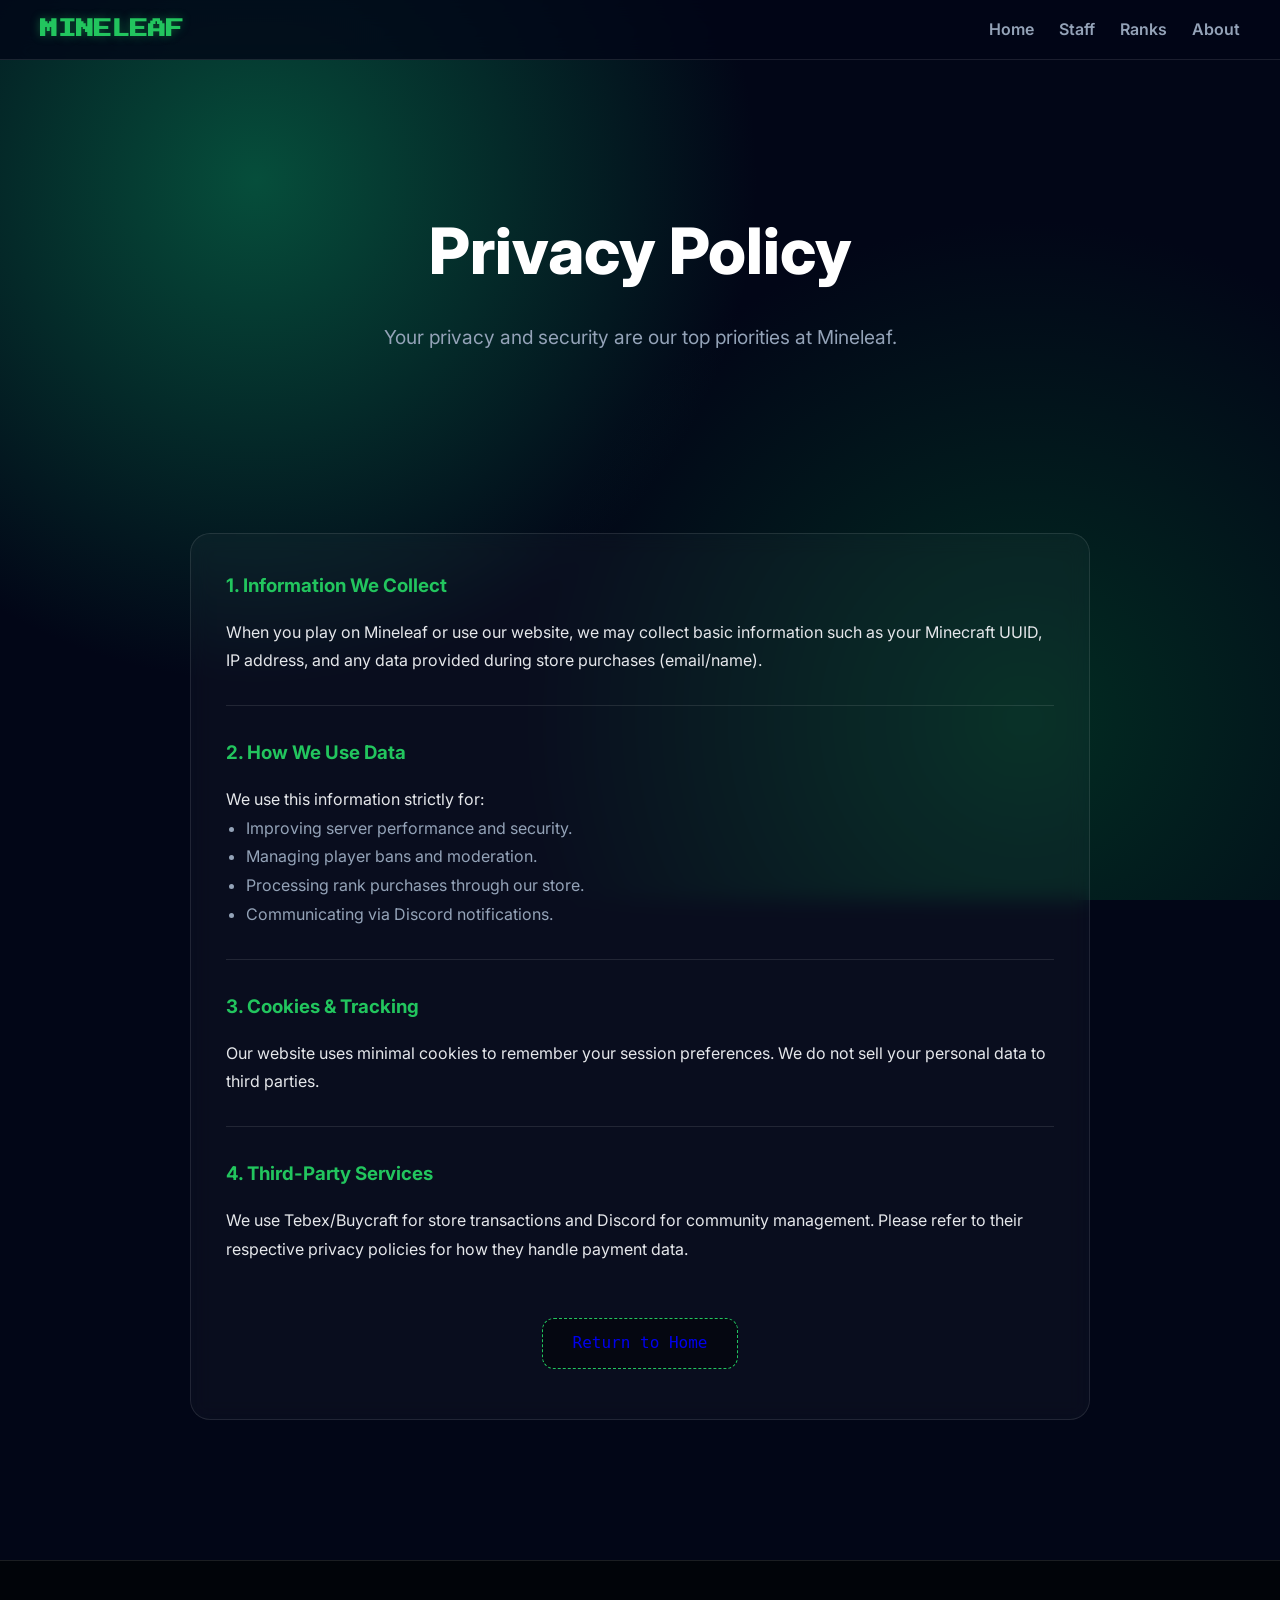
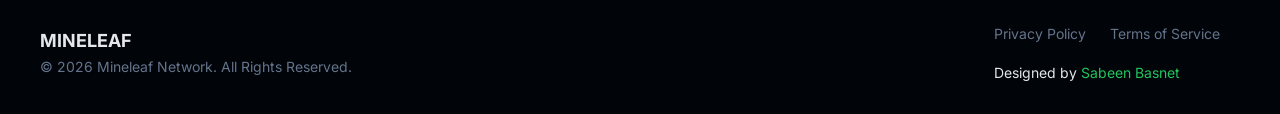
==== privacy.html @ 3aaa7e22 "Create privacy.html" ====
<!DOCTYPE html>
<html lang="en">
<head>
    <meta charset="UTF-8">
    <meta name="viewport" content="width=device-width, initial-scale=1.0">
    <title>Mineleaf | Privacy Policy</title>
    <link rel="stylesheet" href="style.css">
</head>
<body>

<header>
    <nav>
        <h1>MINELEAF</h1>
        <ul>
            <li><a href="index.html">Home</a></li>
            <li><a href="staff.html">Staff</a></li>
            <li><a href="ranks.html">Ranks</a></li>
            <li><a href="index.html#about">About</a></li>
        </ul>
    </nav>
</header>

<section class="hero">
    <div class="container">
        <h2>Privacy Policy</h2>
        <p>Your privacy and security are our top priorities at Mineleaf.</p>
    </div>
</section>

<div class="container">
    <div class="card" style="text-align: left; max-width: 900px; margin: auto; line-height: 1.8;">
        
        <h3 style="color: var(--primary); margin-bottom: 15px;">1. Information We Collect</h3>
        <p>When you play on Mineleaf or use our website, we may collect basic information such as your Minecraft UUID, IP address, and any data provided during store purchases (email/name).</p>

        <hr style="border: 0; border-top: 1px solid var(--card-border); margin: 30px 0;">

        <h3 style="color: var(--primary); margin-bottom: 15px;">2. How We Use Data</h3>
        <p>We use this information strictly for:</p>
        <ul style="margin-left: 20px; color: #94a3b8;">
            <li>Improving server performance and security.</li>
            <li>Managing player bans and moderation.</li>
            <li>Processing rank purchases through our store.</li>
            <li>Communicating via Discord notifications.</li>
        </ul>

        <hr style="border: 0; border-top: 1px solid var(--card-border); margin: 30px 0;">

        <h3 style="color: var(--primary); margin-bottom: 15px;">3. Cookies & Tracking</h3>
        <p>Our website uses minimal cookies to remember your session preferences. We do not sell your personal data to third parties.</p>

        <hr style="border: 0; border-top: 1px solid var(--card-border); margin: 30px 0;">

        <h3 style="color: var(--primary); margin-bottom: 15px;">4. Third-Party Services</h3>
        <p>We use Tebex/Buycraft for store transactions and Discord for community management. Please refer to their respective privacy policies for how they handle payment data.</p>

        <div style="margin-top: 40px; text-align: center;">
            <a href="index.html" class="ip-box" style="text-decoration: none; display: inline-block; padding: 10px 30px;">Return to Home</a>
        </div>
    </div>
</div>

<footer>
    <div class="footer-content">
        <div>
            <p style="font-weight:bold; font-size:18px;">MINELEAF</p>
            <p style="color:#64748b; font-size:14px;">© 2026 Mineleaf Network. All Rights Reserved.</p>
        </div>
        <div class="footer-legal">
            <a href="privacy.html">Privacy Policy</a>
            <a href="#">Terms of Service</a>
            <p style="margin-top:15px; font-size:14px;">Designed by <a href="https://www.instagram.com/srisab998/" style="color:var(--primary);">Sabeen Basnet</a></p>
        </div>
    </div>
</footer>

</body>
</html>
---- style.css ----
@import url('https://fonts.googleapis.com/css2?family=Inter:wght@400;600;800&family=Press+Start+2P&display=swap');

:root {
    --primary: #22c55e;
    --primary-glow: rgba(34, 197, 94, 0.4);
    --bg-dark: #020617;
    --card-bg: rgba(255, 255, 255, 0.03);
    --card-border: rgba(255, 255, 255, 0.1);
}

* {
    margin: 0;
    padding: 0;
    box-sizing: border-box;
}

body {
    background: radial-gradient(circle at 20% 20%, #064e3b 0%, transparent 40%),
                radial-gradient(circle at 80% 80%, #022c22 0%, transparent 40%),
                #020617;
    background-attachment: fixed;
    color: #e5e7eb;
    font-family: 'Inter', sans-serif;
    line-height: 1.6;
    overflow-x: hidden;
}

/* NAVIGATION */
header {
    background: rgba(2, 6, 23, 0.8);
    backdrop-filter: blur(12px);
    padding: 15px 30px;
    border-bottom: 1px solid var(--card-border);
    position: sticky;
    top: 0;
    z-index: 1000;
}

nav {
    max-width: 1200px;
    margin: auto;
    display: flex;
    justify-content: space-between;
    align-items: center;
}

nav h1 {
    font-family: 'Press Start 2P', cursive;
    color: var(--primary);
    font-size: 18px;
    text-shadow: 0 0 10px var(--primary-glow);
}

nav ul {
    list-style: none;
    display: flex;
    gap: 25px;
}

nav ul li a {
    color: #94a3b8;
    text-decoration: none;
    font-weight: 600;
    transition: 0.3s;
}

nav ul li a:hover {
    color: var(--primary);
}

/* HERO SECTION */
.hero {
    text-align: center;
    padding: 100px 20px;
}

.hero h2 {
    font-size: clamp(2rem, 5vw, 4rem);
    font-weight: 800;
    color: white;
    margin-bottom: 20px;
}

.hero p {
    color: #94a3b8;
    font-size: 1.2rem;
}

/* CARDS & GRID */
.container {
    max-width: 1200px;
    margin: auto;
    padding: 40px 20px;
}

.card-grid {
    display: grid;
    grid-template-columns: repeat(auto-fit, minmax(300px, 1fr));
    gap: 25px;
}

.card {
    background: var(--card-bg);
    backdrop-filter: blur(10px);
    border: 1px solid var(--card-border);
    border-radius: 20px;
    padding: 35px;
    text-align: center;
    transition: 0.4s cubic-bezier(0.175, 0.885, 0.32, 1.275);
}

.card:hover {
    transform: translateY(-10px);
    border-color: var(--primary);
    background: rgba(34, 197, 94, 0.05);
}

/* IP BOXES */
.ip-box {
    background: rgba(0,0,0,0.4);
    border: 1px dashed var(--primary);
    padding: 15px;
    border-radius: 12px;
    cursor: pointer;
    font-family: 'monospace';
    margin: 15px 0;
    transition: 0.3s;
}

.ip-box:active { transform: scale(0.95); }

/* FOOTER */
footer {
    background: #010409;
    padding: 60px 20px 30px;
    margin-top: 100px;
    border-top: 1px solid var(--card-border);
}

.footer-content {
    max-width: 1200px;
    margin: auto;
    display: flex;
    justify-content: space-between;
    align-items: center;
    flex-wrap: wrap;
    gap: 30px;
}

.footer-legal a {
    color: #64748b;
    text-decoration: none;
    font-size: 14px;
    margin-right: 20px;
}

.footer-legal a:hover { color: var(--primary); }

/* Loading Animation */
@keyframes pulse {
    0% { transform: scale(1); filter: drop-shadow(0 0 0px var(--primary-glow)); }
    50% { transform: scale(1.2); filter: drop-shadow(0 0 20px var(--primary)); }
    100% { transform: scale(1); filter: drop-shadow(0 0 0px var(--primary-glow)); }
}

/* Class to hide the loader */
.loader-hidden {
    opacity: 0;
    pointer-events: none;
    }
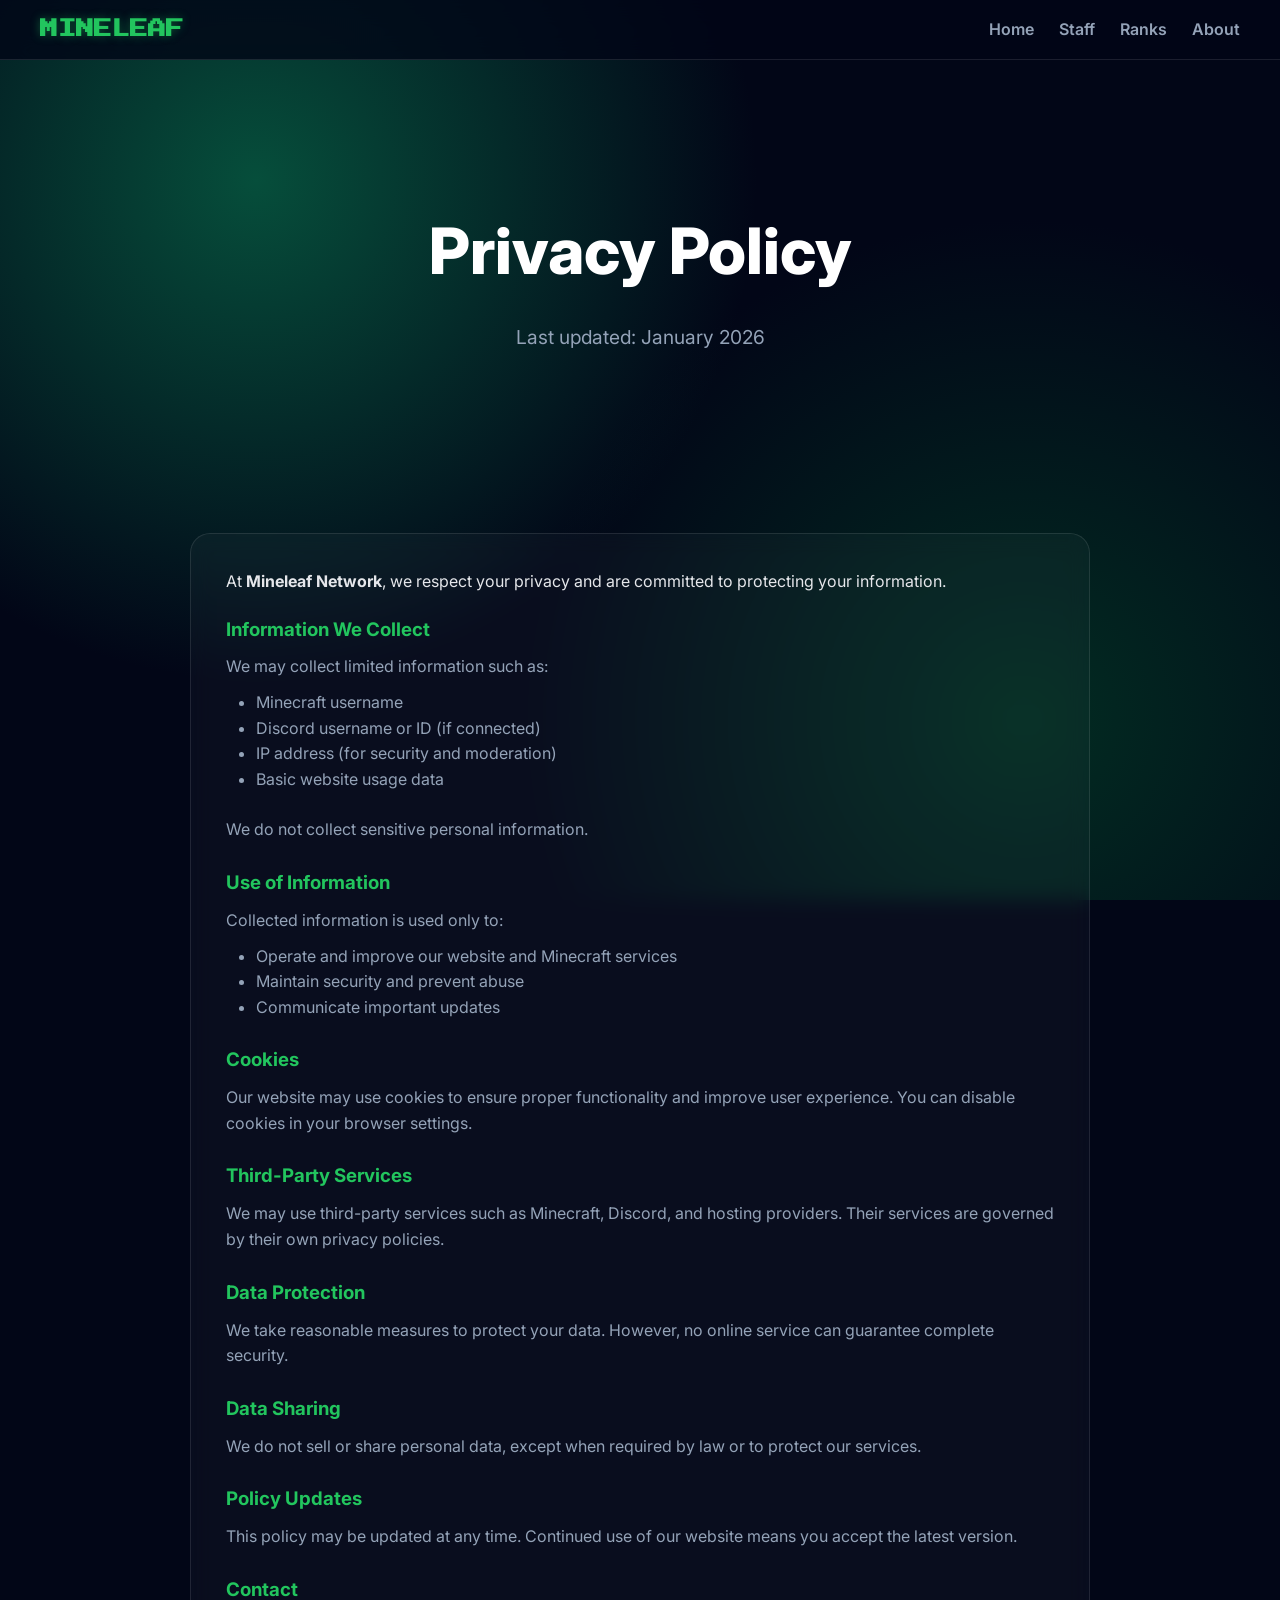
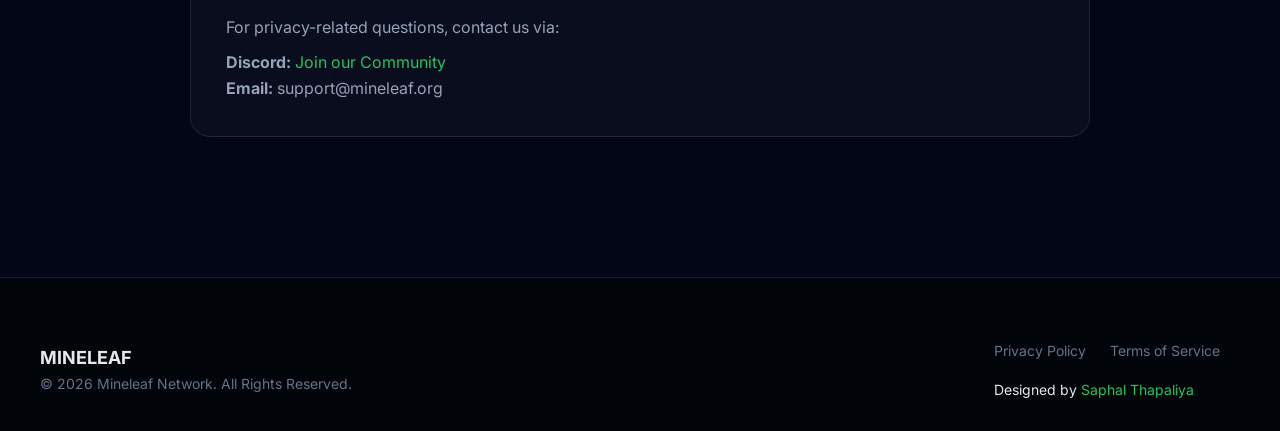
==== commit 3f31a60b: "Create privacy.html" ====
--- a/privacy.html
+++ b/privacy.html
@@ -5,6 +5,7 @@
     <meta name="viewport" content="width=device-width, initial-scale=1.0">
     <title>Mineleaf | Privacy Policy</title>
     <link rel="stylesheet" href="style.css">
+    <script defer src="script.js"></script>
 </head>
 <body>
 
@@ -22,41 +23,54 @@
 
 <section class="hero">
     <div class="container">
-        <h2>Privacy Policy</h2>
-        <p>Your privacy and security are our top priorities at Mineleaf.</p>
+        <h2 style="color: white; font-weight: 800;">Privacy Policy</h2>
+        <p style="color: #94a3b8;">Last updated: January 2026</p>
     </div>
 </section>
 
 <div class="container">
-    <div class="card" style="text-align: left; max-width: 900px; margin: auto; line-height: 1.8;">
+    <div class="card" style="text-align: left; max-width: 900px; margin: auto;">
+        <p style="margin-bottom: 20px;">At <strong>Mineleaf Network</strong>, we respect your privacy and are committed to protecting your information.</p>
         
-        <h3 style="color: var(--primary); margin-bottom: 15px;">1. Information We Collect</h3>
-        <p>When you play on Mineleaf or use our website, we may collect basic information such as your Minecraft UUID, IP address, and any data provided during store purchases (email/name).</p>
+        <h3 style="color:var(--primary); margin: 20px 0 10px 0;">Information We Collect</h3>
+        <p style="color:#94a3b8;">We may collect limited information such as:</p>
+        <ul style="margin: 10px 0 25px 30px; color:#94a3b8; list-style-type: disc;">
+            <li>Minecraft username</li>
+            <li>Discord username or ID (if connected)</li>
+            <li>IP address (for security and moderation)</li>
+            <li>Basic website usage data</li>
+        </ul>
+        <p style="color:#94a3b8; margin-bottom: 25px;">We do not collect sensitive personal information.</p>
 
-        <hr style="border: 0; border-top: 1px solid var(--card-border); margin: 30px 0;">
-
-        <h3 style="color: var(--primary); margin-bottom: 15px;">2. How We Use Data</h3>
-        <p>We use this information strictly for:</p>
-        <ul style="margin-left: 20px; color: #94a3b8;">
-            <li>Improving server performance and security.</li>
-            <li>Managing player bans and moderation.</li>
-            <li>Processing rank purchases through our store.</li>
-            <li>Communicating via Discord notifications.</li>
+        <h3 style="color:var(--primary); margin: 20px 0 10px 0;">Use of Information</h3>
+        <p style="color:#94a3b8;">Collected information is used only to:</p>
+        <ul style="margin: 10px 0 25px 30px; color:#94a3b8; list-style-type: disc;">
+            <li>Operate and improve our website and Minecraft services</li>
+            <li>Maintain security and prevent abuse</li>
+            <li>Communicate important updates</li>
         </ul>
 
-        <hr style="border: 0; border-top: 1px solid var(--card-border); margin: 30px 0;">
+        <h3 style="color:var(--primary); margin: 20px 0 10px 0;">Cookies</h3>
+        <p style="color:#94a3b8; margin-bottom: 25px;">Our website may use cookies to ensure proper functionality and improve user experience. You can disable cookies in your browser settings.</p>
 
-        <h3 style="color: var(--primary); margin-bottom: 15px;">3. Cookies & Tracking</h3>
-        <p>Our website uses minimal cookies to remember your session preferences. We do not sell your personal data to third parties.</p>
+        <h3 style="color:var(--primary); margin: 20px 0 10px 0;">Third-Party Services</h3>
+        <p style="color:#94a3b8; margin-bottom: 25px;">We may use third-party services such as Minecraft, Discord, and hosting providers. Their services are governed by their own privacy policies.</p>
 
-        <hr style="border: 0; border-top: 1px solid var(--card-border); margin: 30px 0;">
+        <h3 style="color:var(--primary); margin: 20px 0 10px 0;">Data Protection</h3>
+        <p style="color:#94a3b8; margin-bottom: 25px;">We take reasonable measures to protect your data. However, no online service can guarantee complete security.</p>
 
-        <h3 style="color: var(--primary); margin-bottom: 15px;">4. Third-Party Services</h3>
-        <p>We use Tebex/Buycraft for store transactions and Discord for community management. Please refer to their respective privacy policies for how they handle payment data.</p>
+        <h3 style="color:var(--primary); margin: 20px 0 10px 0;">Data Sharing</h3>
+        <p style="color:#94a3b8; margin-bottom: 25px;">We do not sell or share personal data, except when required by law or to protect our services.</p>
 
-        <div style="margin-top: 40px; text-align: center;">
-            <a href="index.html" class="ip-box" style="text-decoration: none; display: inline-block; padding: 10px 30px;">Return to Home</a>
-        </div>
+        <h3 style="color:var(--primary); margin: 20px 0 10px 0;">Policy Updates</h3>
+        <p style="color:#94a3b8; margin-bottom: 25px;">This policy may be updated at any time. Continued use of our website means you accept the latest version.</p>
+
+        <h3 style="color:var(--primary); margin: 20px 0 10px 0;">Contact</h3>
+        <p style="color:#94a3b8;">For privacy-related questions, contact us via:</p>
+        <p style="color:#94a3b8; margin-top: 10px;">
+            <strong>Discord:</strong> <a href="https://discord.gg/mineleaf" style="color:var(--primary); text-decoration: none;">Join our Community</a><br>
+            <strong>Email:</strong> support@mineleaf.org
+        </p>
     </div>
 </div>
 
@@ -69,7 +83,7 @@
         <div class="footer-legal">
             <a href="privacy.html">Privacy Policy</a>
             <a href="#">Terms of Service</a>
-            <p style="margin-top:15px; font-size:14px;">Designed by <a href="https://www.instagram.com/srisab998/" style="color:var(--primary);">Sabeen Basnet</a></p>
+            <p style="margin-top:15px; font-size:14px;">Designed by <a href="https://saphal.is-a.dev" style="color:var(--primary); margin:0;">Saphal Thapaliya </a></p>
         </div>
     </div>
 </footer>
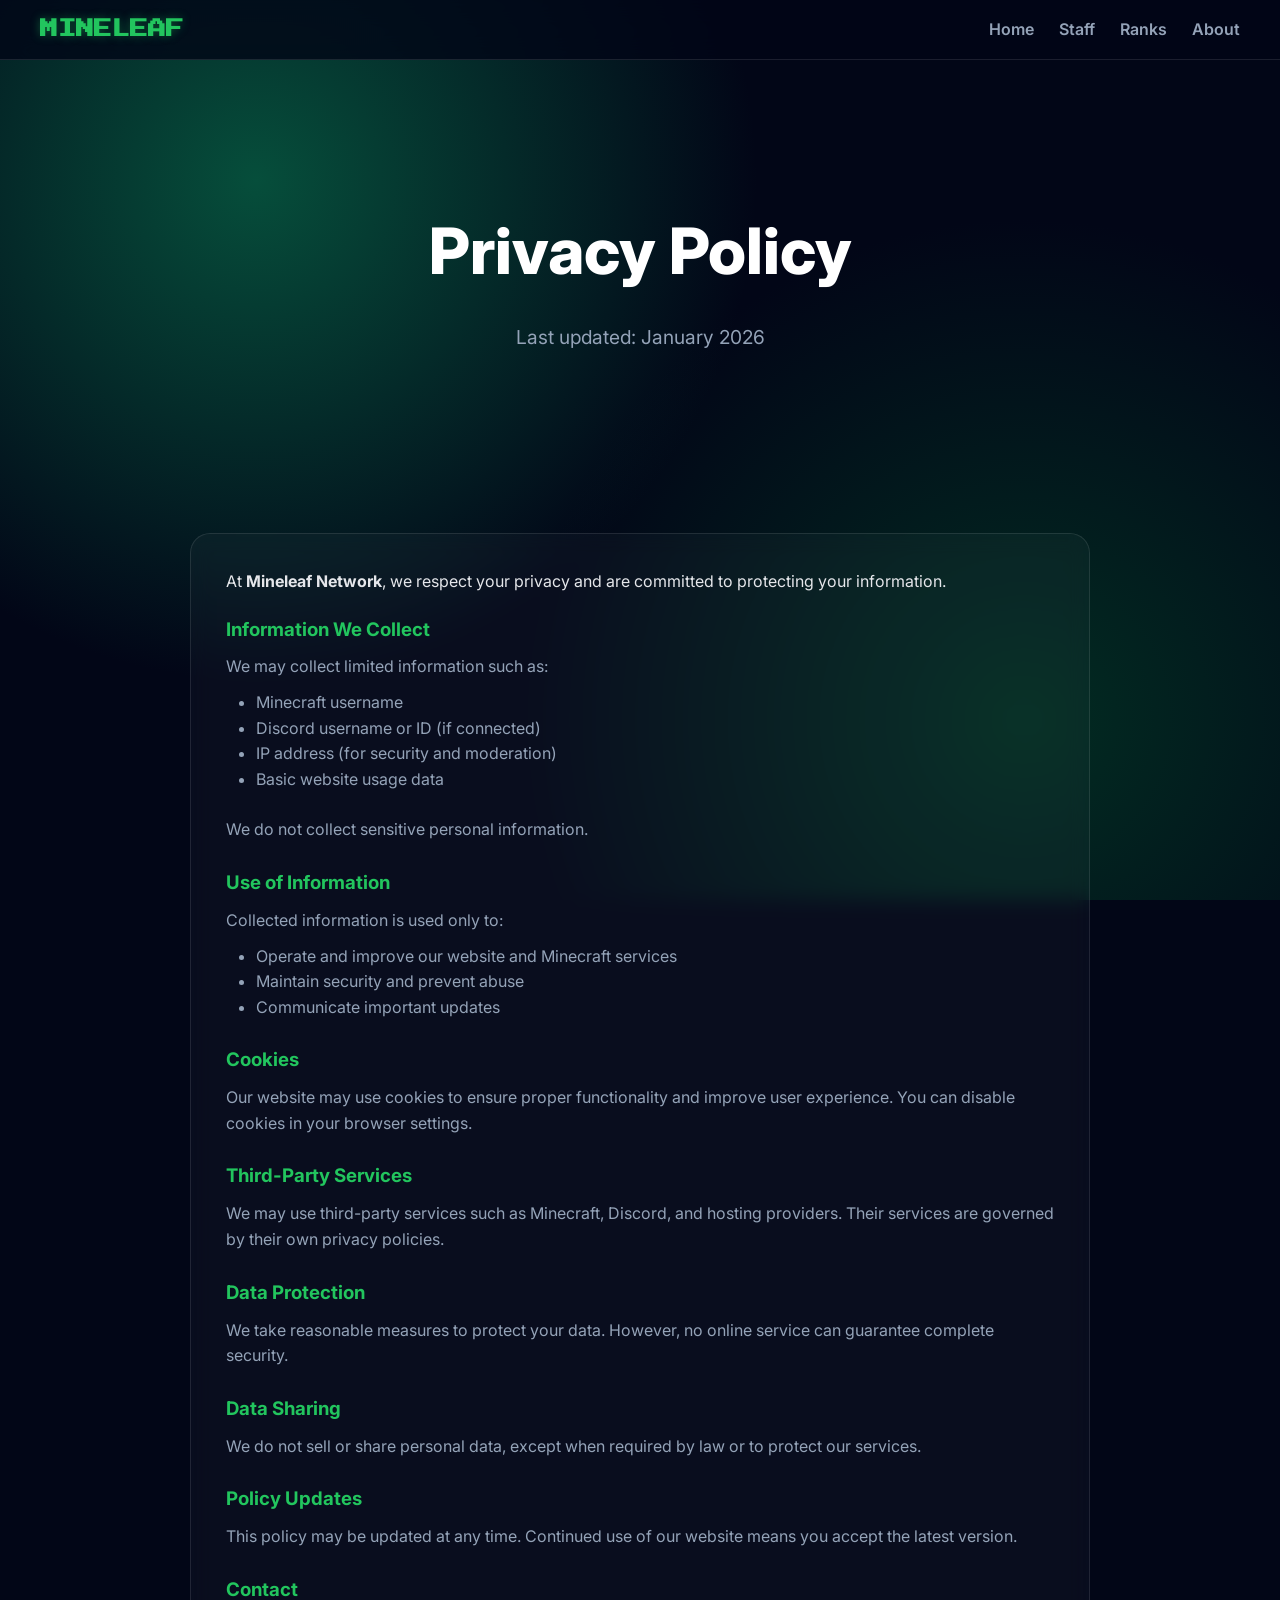
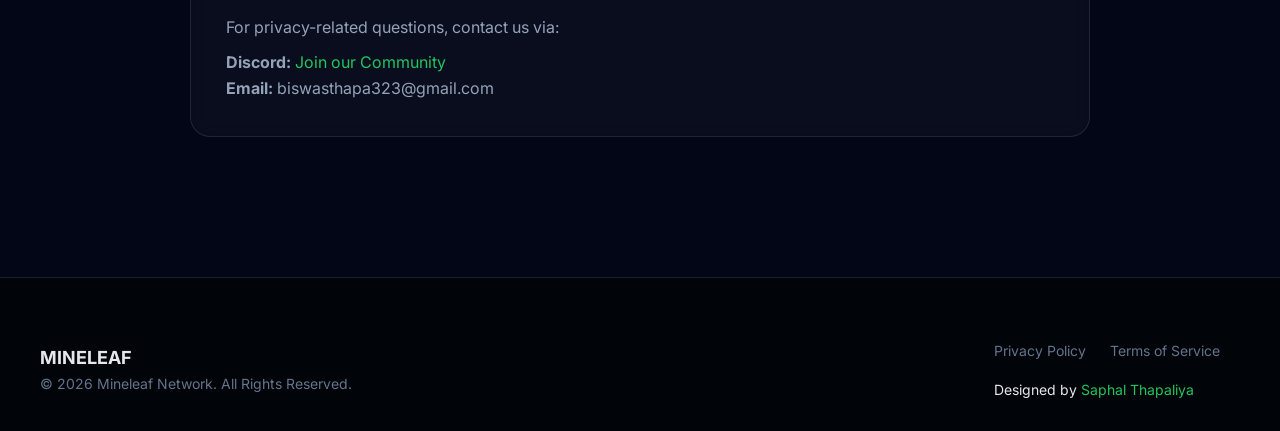
==== commit 350b7046: "Update privacy.html" ====
--- a/privacy.html
+++ b/privacy.html
@@ -68,8 +68,8 @@
         <h3 style="color:var(--primary); margin: 20px 0 10px 0;">Contact</h3>
         <p style="color:#94a3b8;">For privacy-related questions, contact us via:</p>
         <p style="color:#94a3b8; margin-top: 10px;">
-            <strong>Discord:</strong> <a href="https://discord.gg/mineleaf" style="color:var(--primary); text-decoration: none;">Join our Community</a><br>
-            <strong>Email:</strong> support@mineleaf.org
+            <strong>Discord:</strong> <a href="https://discord.gg/mcnp" style="color:var(--primary); text-decoration: none;">Join our Community</a><br>
+            <strong>Email:</strong> biswasthapa323@gmail.com
         </p>
     </div>
 </div>
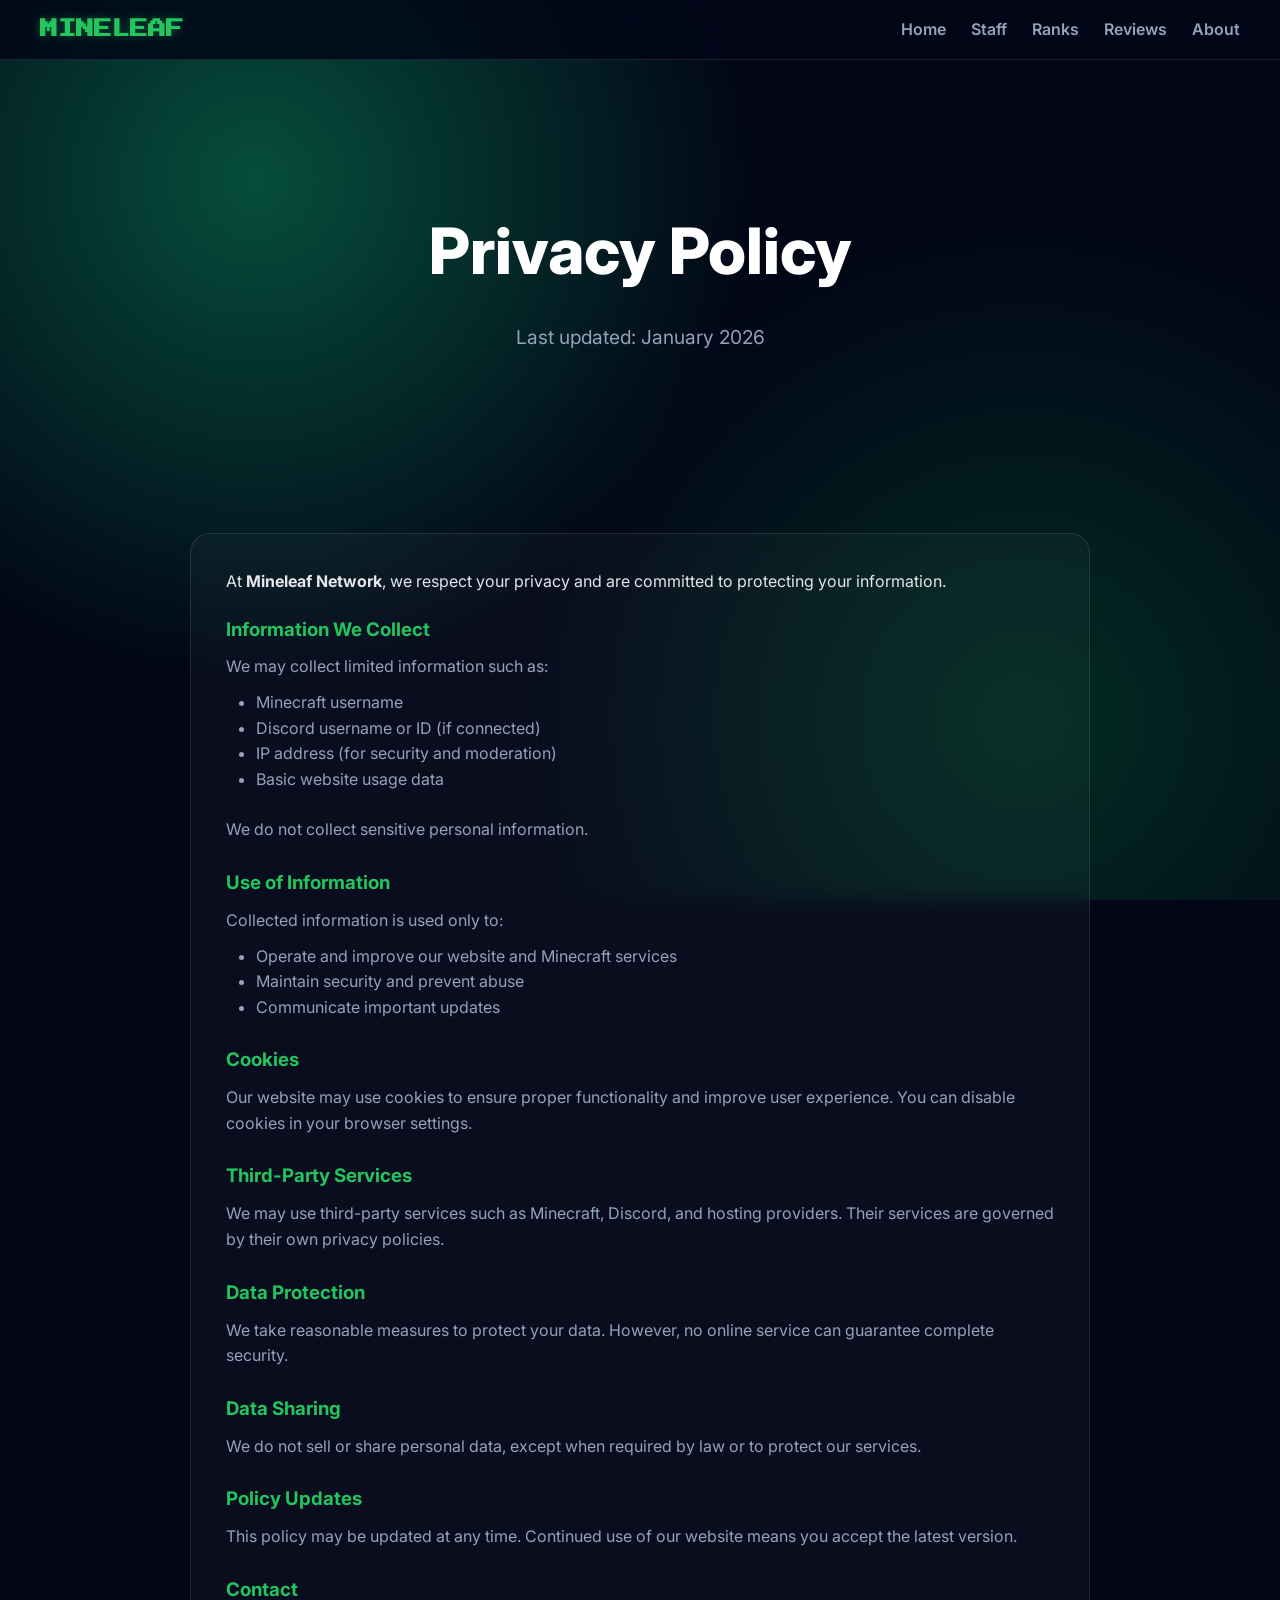
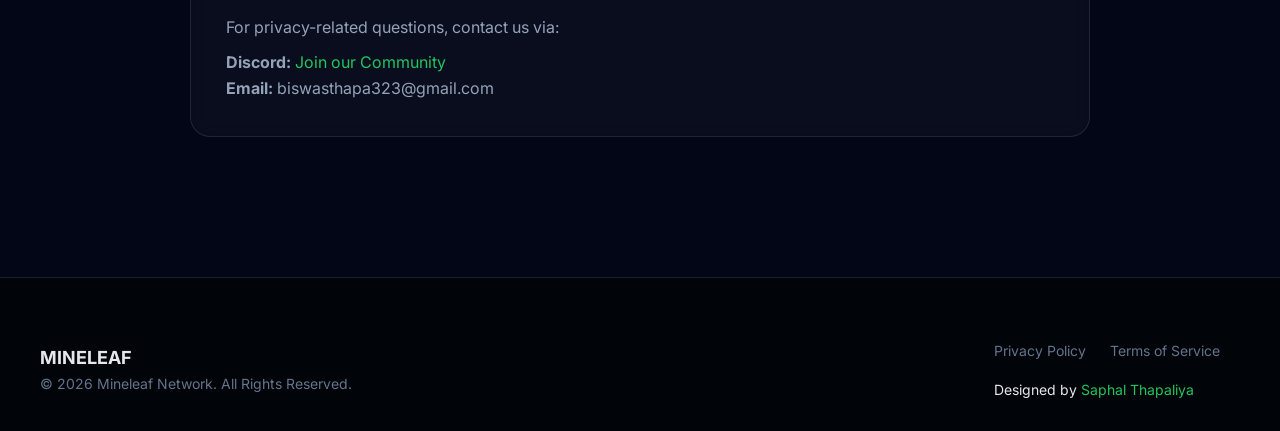
==== commit 7210632f: "Update privacy.html" ====
--- a/privacy.html
+++ b/privacy.html
@@ -16,6 +16,7 @@
             <li><a href="index.html">Home</a></li>
             <li><a href="staff.html">Staff</a></li>
             <li><a href="ranks.html">Ranks</a></li>
+            <li><a href="review.html">Reviews</a></li> 
             <li><a href="index.html#about">About</a></li>
         </ul>
     </nav>
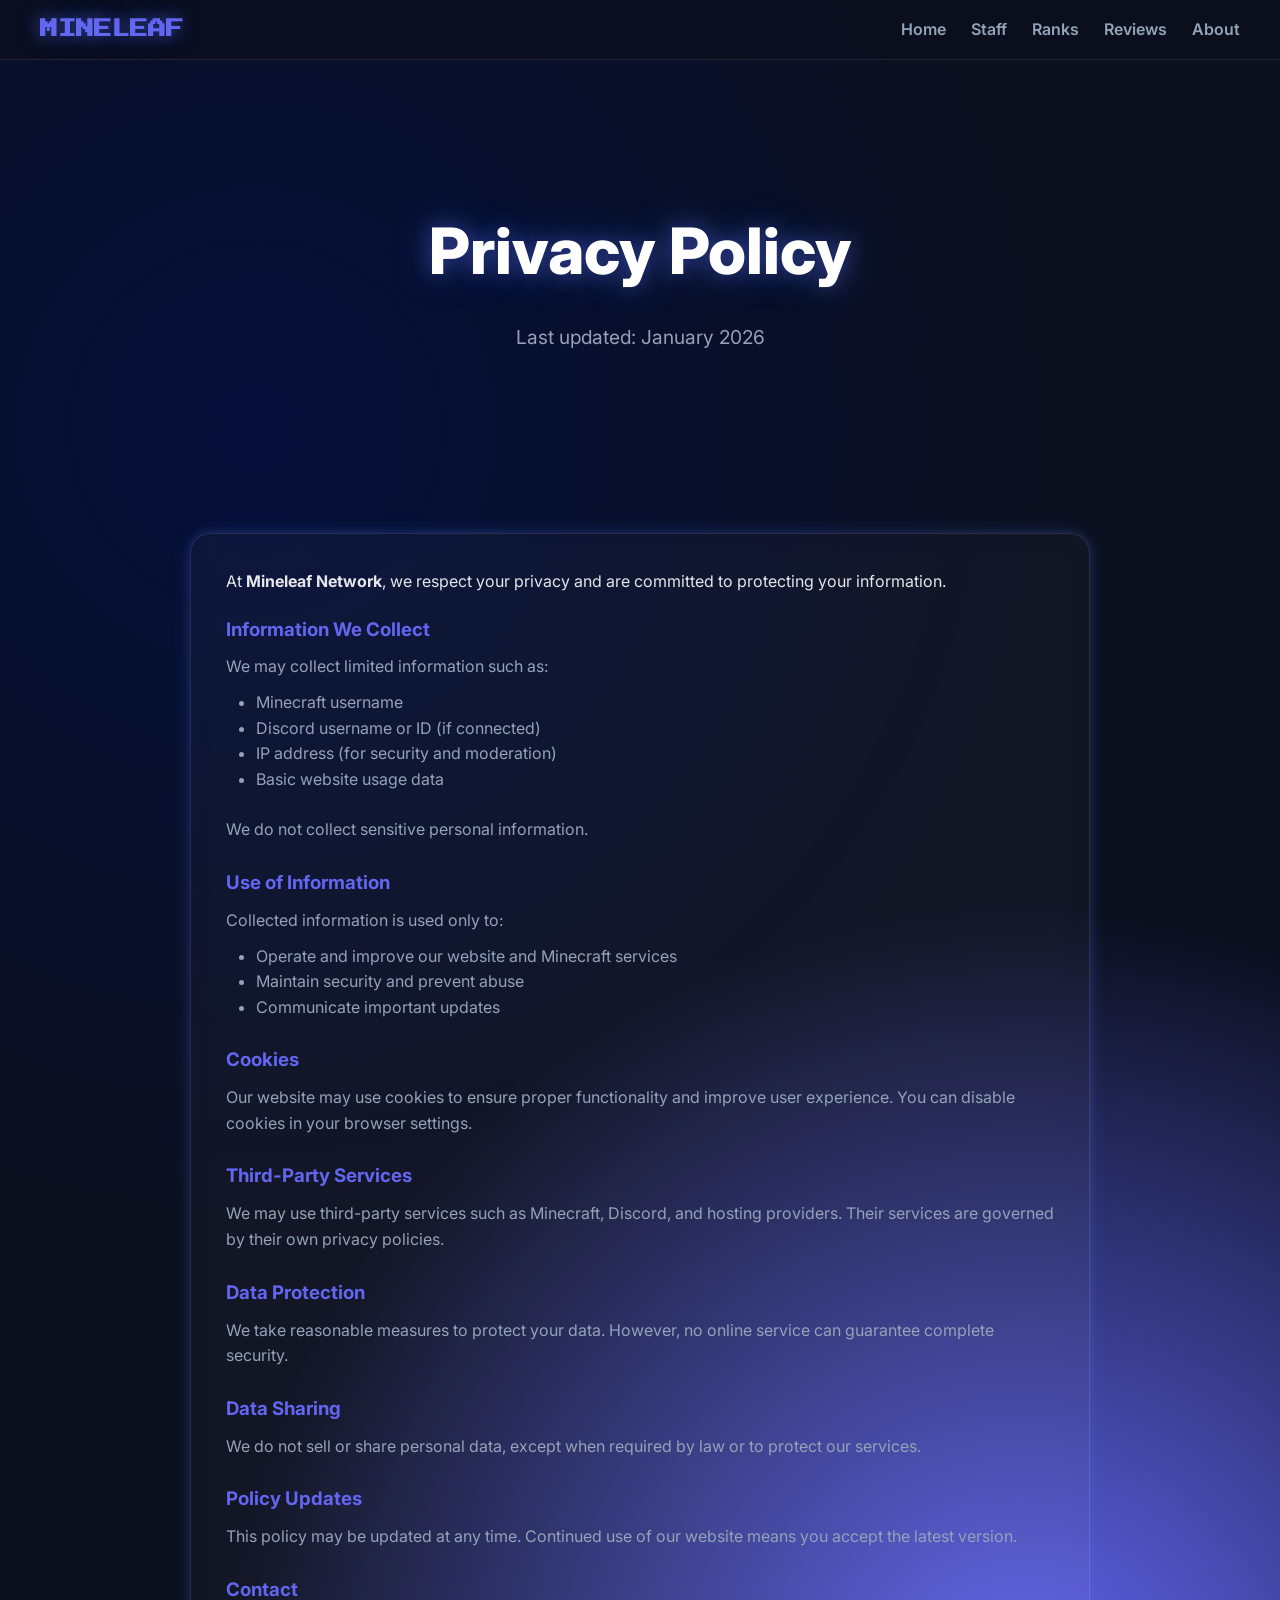
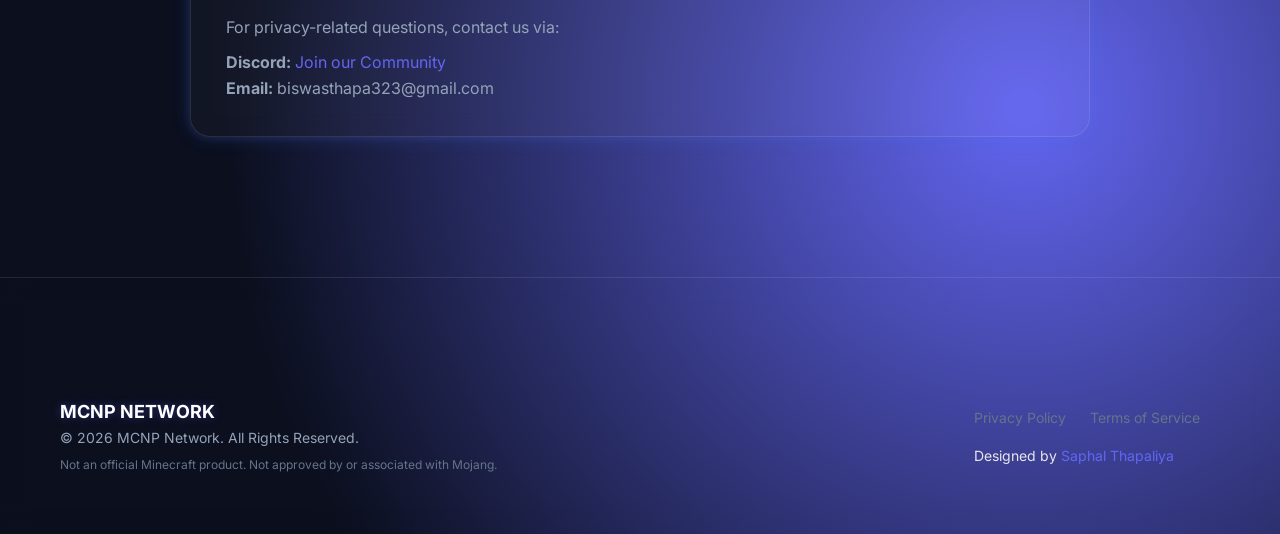
==== commit 2d7723b7: "Update privacy.html" ====
--- a/privacy.html
+++ b/privacy.html
@@ -76,15 +76,22 @@
 </div>
 
 <footer>
-    <div class="footer-content">
+    <div class="footer-content" style="background: none; padding: 60px 20px 30px;">
         <div>
-            <p style="font-weight:bold; font-size:18px;">MINELEAF</p>
-            <p style="color:#64748b; font-size:14px;">© 2026 Mineleaf Network. All Rights Reserved.</p>
+            <p style="font-weight:bold; font-size:18px; color:white; text-shadow: 0 0 10px var(--primary-glow);">
+                MCNP NETWORK
+            </p>
+            <p style="color:#94a3b8; font-size:14px;">© 2026 MCNP Network. All Rights Reserved.</p>
+            <p style="color:#64748b; font-size:12px; margin-top:5px;">
+                Not an official Minecraft product. Not approved by or associated with Mojang.
+            </p>
         </div>
-        <div class="footer-legal">
+        <div class="footer-legal" style="background: none; padding:0;">
             <a href="privacy.html">Privacy Policy</a>
-            <a href="#">Terms of Service</a>
-            <p style="margin-top:15px; font-size:14px;">Designed by <a href="https://saphal.is-a.dev" style="color:var(--primary); margin:0;">Saphal Thapaliya </a></p>
+            <a href="terms.html">Terms of Service</a>
+            <p style="margin-top:15px; font-size:14px;">
+                Designed by <a href="https://saphal.is-a.dev" style="color:var(--primary); margin:0;">Saphal Thapaliya</a>
+            </p>
         </div>
     </div>
 </footer>
--- a/style.css
+++ b/style.css
@@ -1,13 +1,16 @@
 @import url('https://fonts.googleapis.com/css2?family=Inter:wght@400;600;800&family=Press+Start+2P&display=swap');
 
 :root {
-    --primary: #22c55e;
-    --primary-glow: rgba(34, 197, 94, 0.4);
-    --bg-dark: #020617;
+    --primary: #6366f1; /* purple */
+    --secondary: #3b82f6; /* blue */
+    --primary-glow: rgba(99, 102, 241, 0.4);
+    --secondary-glow: rgba(59, 130, 246, 0.4);
+    --bg-dark: #0b0f1e;
     --card-bg: rgba(255, 255, 255, 0.03);
     --card-border: rgba(255, 255, 255, 0.1);
 }
 
+/* GLOBAL RESET */
 * {
     margin: 0;
     padding: 0;
@@ -15,10 +18,12 @@
 }
 
 body {
-    background: radial-gradient(circle at 20% 20%, #064e3b 0%, transparent 40%),
-                radial-gradient(circle at 80% 80%, #022c22 0%, transparent 40%),
-                #020617;
-    background-attachment: fixed;
+    background: 
+        url('https://images.unsplash.com/photo-1505245208761-ba872912fac0?auto=format&fit=crop&w=1920&q=80') center/cover no-repeat fixed, /* Himalayan blurred */
+        radial-gradient(circle at 20% 20%, var(--secondary) 0%, transparent 40%),
+        radial-gradient(circle at 80% 80%, var(--primary) 0%, transparent 40%),
+        var(--bg-dark);
+    background-blend-mode: overlay, overlay, normal;
     color: #e5e7eb;
     font-family: 'Inter', sans-serif;
     line-height: 1.6;
@@ -27,8 +32,8 @@
 
 /* NAVIGATION */
 header {
-    background: rgba(2, 6, 23, 0.8);
-    backdrop-filter: blur(12px);
+    background: rgba(11, 15, 30, 0.85);
+    backdrop-filter: blur(14px);
     padding: 15px 30px;
     border-bottom: 1px solid var(--card-border);
     position: sticky;
@@ -48,7 +53,7 @@
     font-family: 'Press Start 2P', cursive;
     color: var(--primary);
     font-size: 18px;
-    text-shadow: 0 0 10px var(--primary-glow);
+    text-shadow: 0 0 15px var(--primary-glow), 0 0 25px var(--secondary-glow);
 }
 
 nav ul {
@@ -65,7 +70,8 @@
 }
 
 nav ul li a:hover {
-    color: var(--primary);
+    color: var(--secondary);
+    text-shadow: 0 0 10px var(--secondary-glow);
 }
 
 /* HERO SECTION */
@@ -79,6 +85,7 @@
     font-weight: 800;
     color: white;
     margin-bottom: 20px;
+    text-shadow: 0 0 20px var(--primary-glow), 0 0 40px var(--secondary-glow);
 }
 
 .hero p {
@@ -101,40 +108,45 @@
 
 .card {
     background: var(--card-bg);
-    backdrop-filter: blur(10px);
+    backdrop-filter: blur(12px);
     border: 1px solid var(--card-border);
     border-radius: 20px;
     padding: 35px;
     text-align: center;
     transition: 0.4s cubic-bezier(0.175, 0.885, 0.32, 1.275);
+    box-shadow: 0 0 10px rgba(99,102,241,0.2), 0 0 20px rgba(59,130,246,0.2);
 }
 
 .card:hover {
     transform: translateY(-10px);
-    border-color: var(--primary);
-    background: rgba(34, 197, 94, 0.05);
+    border-color: var(--secondary);
+    background: rgba(59, 130, 246, 0.08);
+    box-shadow: 0 0 20px var(--primary-glow), 0 0 40px var(--secondary-glow);
 }
 
 /* IP BOXES */
 .ip-box {
-    background: rgba(0,0,0,0.4);
-    border: 1px dashed var(--primary);
+    background: rgba(0,0,0,0.5);
+    border: 1px dashed var(--secondary);
     padding: 15px;
     border-radius: 12px;
     cursor: pointer;
     font-family: 'monospace';
     margin: 15px 0;
     transition: 0.3s;
+    color: #e0e7ff;
+    text-shadow: 0 0 5px var(--secondary-glow);
 }
 
 .ip-box:active { transform: scale(0.95); }
 
 /* FOOTER */
 footer {
-    background: #010409;
+    background: none; /* removed solid background */
     padding: 60px 20px 30px;
     margin-top: 100px;
-    border-top: 1px solid var(--card-border);
+    border-top: 1px solid var(--card-border); /* keeps a subtle divider */
+    backdrop-filter: blur(12px); /* optional: glassy blur effect for premium look */
 }
 
 .footer-content {
@@ -152,14 +164,17 @@
     text-decoration: none;
     font-size: 14px;
     margin-right: 20px;
+    transition: 0.3s;
 }
 
-.footer-legal a:hover { color: var(--primary); }
-
+.footer-legal a:hover { 
+    color: var(--secondary); 
+    text-shadow: 0 0 5px var(--secondary-glow); /* adds subtle glow */
+}
 /* Loading Animation */
 @keyframes pulse {
     0% { transform: scale(1); filter: drop-shadow(0 0 0px var(--primary-glow)); }
-    50% { transform: scale(1.2); filter: drop-shadow(0 0 20px var(--primary)); }
+    50% { transform: scale(1.2); filter: drop-shadow(0 0 25px var(--secondary-glow)); }
     100% { transform: scale(1); filter: drop-shadow(0 0 0px var(--primary-glow)); }
 }
 
@@ -167,4 +182,6 @@
 .loader-hidden {
     opacity: 0;
     pointer-events: none;
-    }
+}
+
+
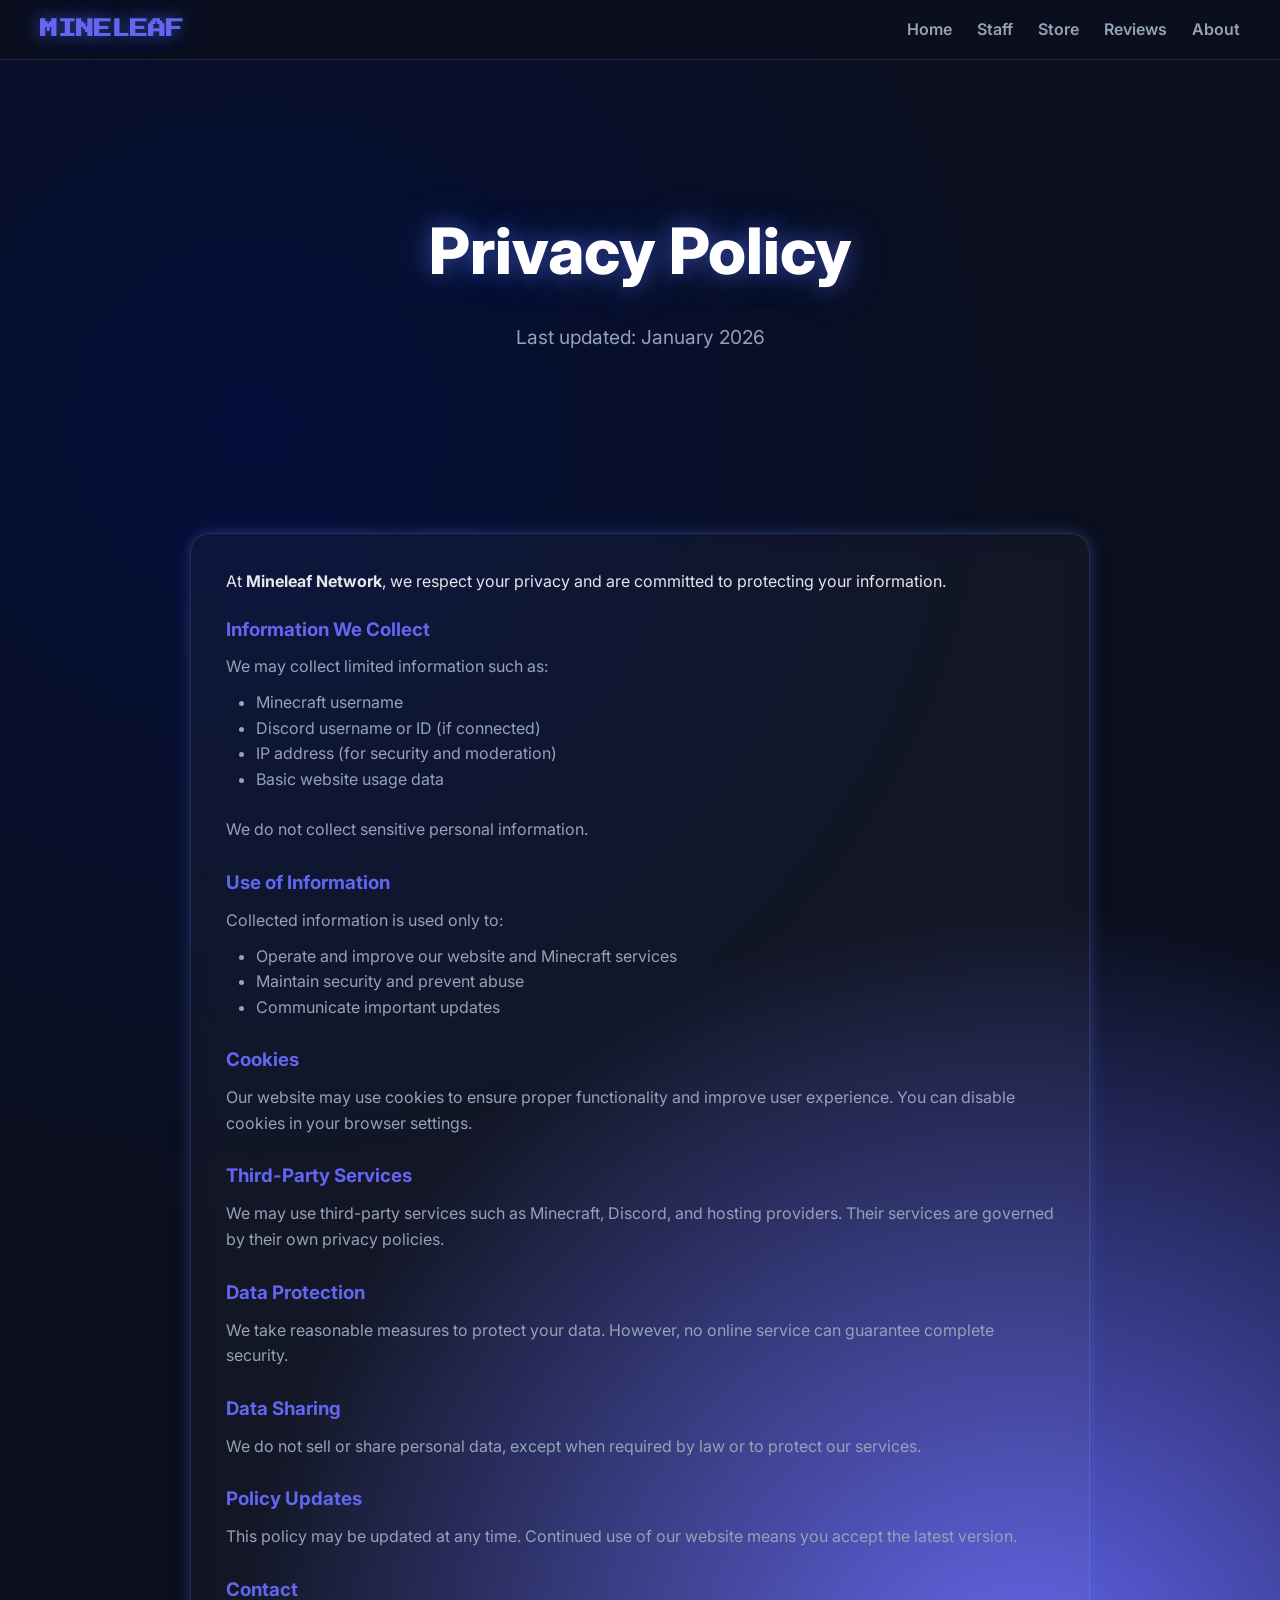
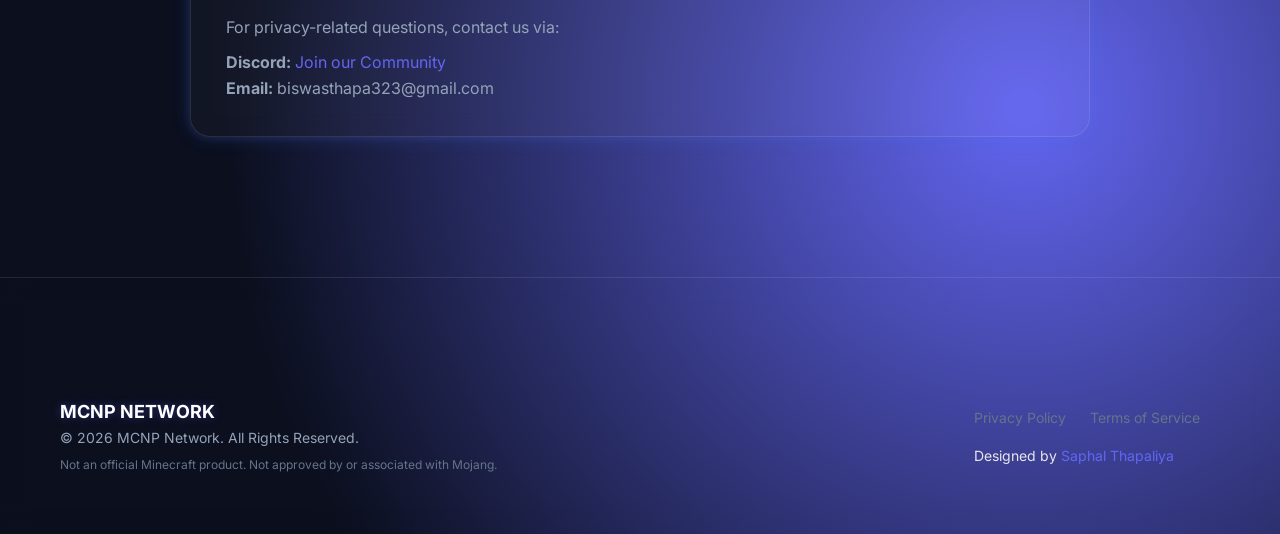
==== commit 8bd5e80a: "Update privacy.html" ====
--- a/privacy.html
+++ b/privacy.html
@@ -13,9 +13,9 @@
     <nav>
         <h1>MINELEAF</h1>
         <ul>
-            <li><a href="index.html">Home</a></li>
+            <li><a href="#home">Home</a></li>
             <li><a href="staff.html">Staff</a></li>
-            <li><a href="ranks.html">Ranks</a></li>
+            <li><a href="store.html">Store</a></li>
             <li><a href="review.html">Reviews</a></li> 
             <li><a href="index.html#about">About</a></li>
         </ul>
